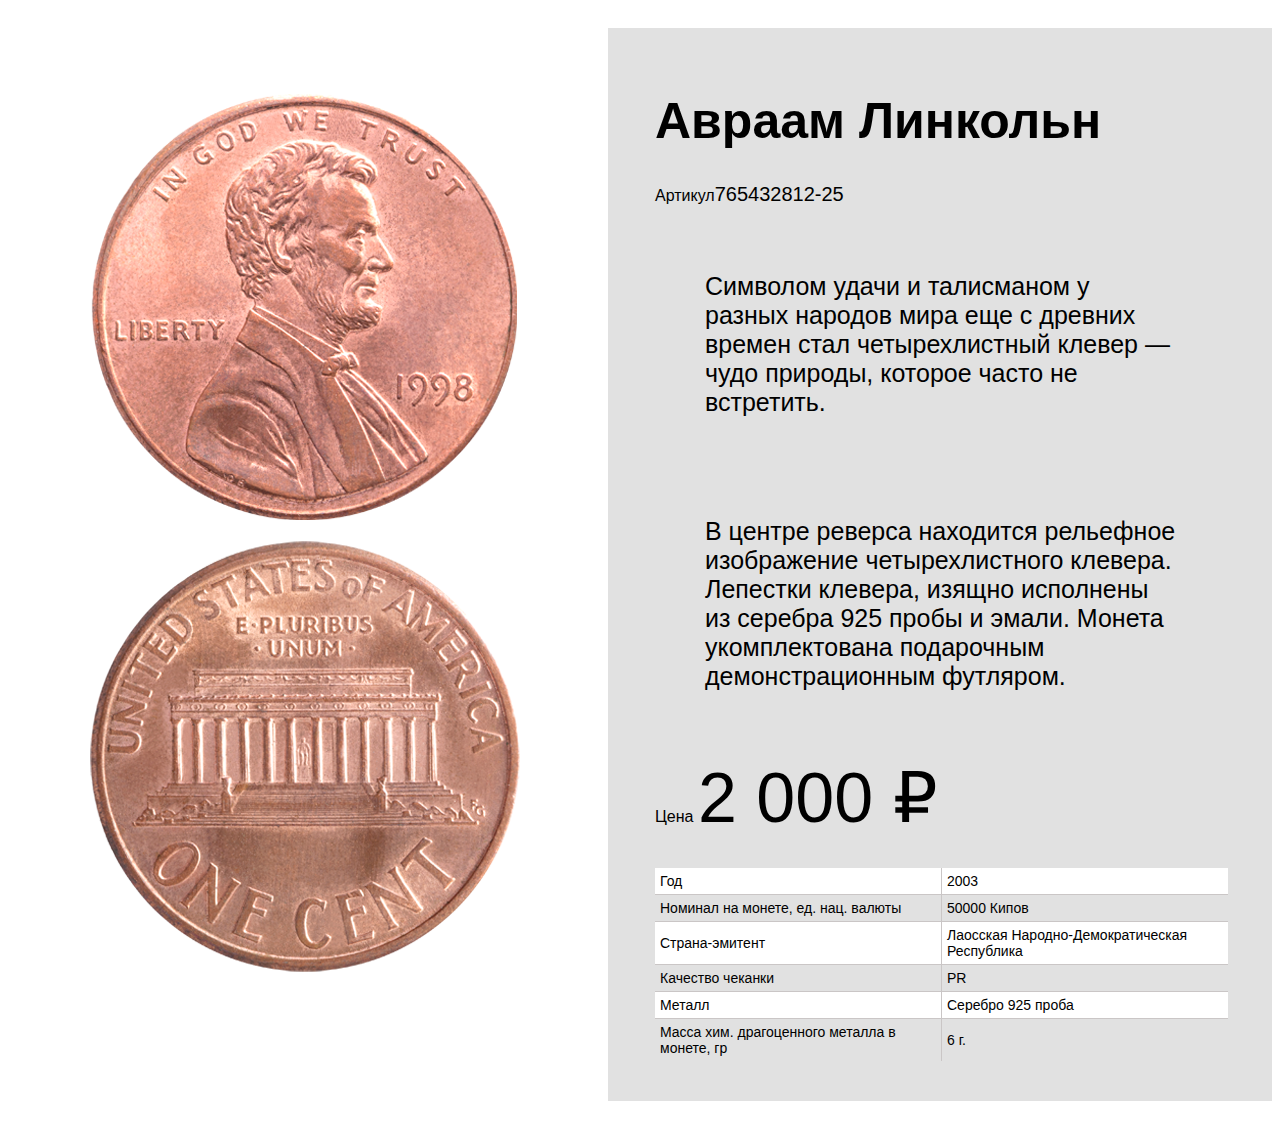
==== link/abraam_linkoln.html @ 0657a28e "link change" ====
<html lang="en">

<head>
    <meta charset="UTF-8">
    <meta name="viewport" content="width=device-width, initial-scale=1.0">
    <title>Linkoln</title>
    <link rel="stylesheet" href="style.css">
</head>

<body>
    <div class="main">
        <div class="pic">
            <img class="top" src="../picture/аверс Линкольн.png" alt="linkolnavers" />
            <img class="down" src="../picture/реверс Линкольн.png" alt="linkolnreverse" />
        </div>
        <div class="right">
            <h1 class="logo">Авраам Линкольн</h1>
            <p>Артикул<span class="number">765432812-25</span></p>
            <article>Символом удачи и талисманом у разных народов мира еще с древних времен стал четырехлистный клевер —
                чудо природы, которое часто не встретить.
            </article>

            <article>В центре реверса находится рельефное изображение четырехлистного клевера. Лепестки клевера, изящно
                исполнены из серебра 925 пробы и эмали. Монета укомплектована подарочным демонстрационным футляром.
            </article>
            <p>Цена  <span class="bold">2 000  ₽</span></p>

            <table>
                <tr>
                    <td>Год</td>
                    <td>2003</td>
                </tr>
                <tr>
                    <td> Номинал на монете, ед. нац. валюты</td>
                    <td>50000 Кипов</td>
                </tr>
                <tr>
                    <td>Страна-эмитент</td>
                    <td>Лаосская Народно-Демократическая Республика</td>
                </tr>
                <tr>
                    <td>Качество чеканки</td>
                    <td>PR</td>
                </tr>
                <tr>
                    <td>Металл</td>
                    <td>Серебро 925 проба</td>
                </tr>
                <tr>
                    <td>Масса хим. драгоценного металла в монете, гр</td>
                    <td>6 г.</td>
                </tr>
            </table>
        </div>
    </div>
</body>

</html>
---- link/style.css ----
.main {
    max-width: 1280px;
    display: flex;
    margin: 0 auto;
    font-family: Arial, Helvetica, sans-serif;
}
article {
    padding: 50px;
    font-size: 25px;
}
.right {
    background-color: rgba(196, 196, 196, 0.5);
    padding-left: 47px;
    padding-right: 44px;
    padding-top: 30px;
    padding-bottom: 40px;
    margin-top: 20px;
    margin-bottom: 30px;
}
.top {
    margin-bottom: -150px;
}
table {
    /* border: 1px solid white; */
    margin-top: 5%;
    border-collapse: collapse;
    table-layout: fixed;
    width: 100%;
}
tr td:first-child {
    border-right: 1px solid #cac6c6;

}
td {
    padding: 5px;
    font-size: 14px;
}
tr {
    border-bottom: 1px solid #cac6c6;
}
tr:last-child {
    border-bottom: 0px solid #cac6c6;
}
tr:nth-child(2n-1) {
    background-color: white;
}
.bold {
    color: black;
    font-size: 70px;
    font-weight: 700px;
}
.logo {
    font-weight: 700;
    font-size: 50px;
}
.number {
    font-weight: 100px;
    font-size: 20px;
}
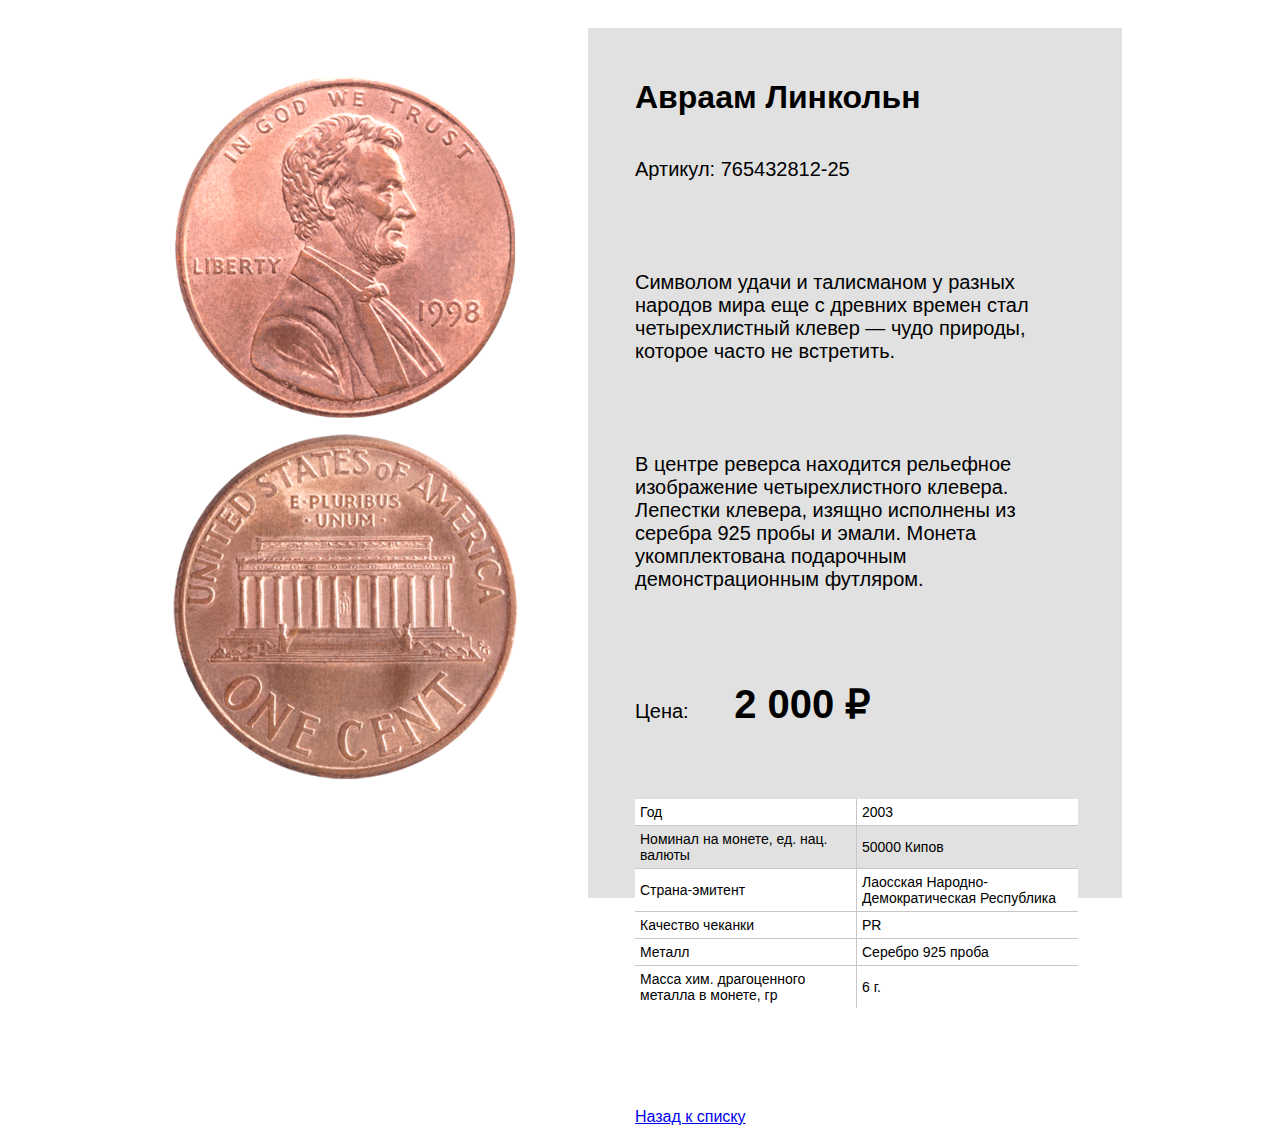
==== commit 30dcb540: "fix main" ====
--- a/link/abraam_linkoln.html
+++ b/link/abraam_linkoln.html
@@ -8,22 +8,22 @@
 </head>
 
 <body>
-    <div class="main">
+    <div class="mainlink">
         <div class="pic">
-            <img class="top" src="../picture/аверс Линкольн.png" alt="linkolnavers" />
-            <img class="down" src="../picture/реверс Линкольн.png" alt="linkolnreverse" />
+            <img class="top img-big" src="../picture/аверсЛинкольн.png" alt="linkolnavers" />
+            <img class="down img-big" src="../picture/реверсЛинкольн.png" alt="linkolnreverse" />
         </div>
         <div class="right">
             <h1 class="logo">Авраам Линкольн</h1>
-            <p>Артикул<span class="number">765432812-25</span></p>
-            <article>Символом удачи и талисманом у разных народов мира еще с древних времен стал четырехлистный клевер —
+            <p>Артикул: <span class="number">765432812-25</span></p>
+            <p>Символом удачи и талисманом у разных народов мира еще с древних времен стал четырехлистный клевер —
                 чудо природы, которое часто не встретить.
-            </article>
+            </p>
 
-            <article>В центре реверса находится рельефное изображение четырехлистного клевера. Лепестки клевера, изящно
+            <p>В центре реверса находится рельефное изображение четырехлистного клевера. Лепестки клевера, изящно
                 исполнены из серебра 925 пробы и эмали. Монета укомплектована подарочным демонстрационным футляром.
-            </article>
-            <p>Цена  <span class="bold">2 000  ₽</span></p>
+            </p>
+            <p class="plink">Цена: <span class="bold">2 000 ₽</span></p>
 
             <table>
                 <tr>
@@ -51,6 +51,7 @@
                     <td>6 г.</td>
                 </tr>
             </table>
+            <a class="link" href="../index.html">Назад к списку</a>
         </div>
     </div>
 </body>
--- a/link/style.css
+++ b/link/style.css
@@ -1,12 +1,13 @@
-.main {
+.mainlink {
     max-width: 1280px;
     display: flex;
     margin: 0 auto;
     font-family: Arial, Helvetica, sans-serif;
 }
-article {
-    padding: 50px;
-    font-size: 25px;
+p {
+    font-size: 20px;
+    padding-bottom: 50px;
+    padding-top: 20px;
 }
 .right {
     background-color: rgba(196, 196, 196, 0.5);
@@ -15,10 +16,18 @@
     padding-top: 30px;
     padding-bottom: 40px;
     margin-top: 20px;
-    margin-bottom: 30px;
+    margin-bottom: 50px;
+    max-width: 40%;
+    margin-right: 150px;
+    height: 800px;
 }
 .top {
-    margin-bottom: -150px;
+    margin-bottom: -120px;
+    margin-left: 100px;
+    margin-top: 0px;
+}
+.down {
+    margin-left: 100px;
 }
 table {
     /* border: 1px solid white; */
@@ -26,6 +35,7 @@
     border-collapse: collapse;
     table-layout: fixed;
     width: 100%;
+    
 }
 tr td:first-child {
     border-right: 1px solid #cac6c6;
@@ -46,14 +56,32 @@
 }
 .bold {
     color: black;
-    font-size: 70px;
-    font-weight: 700px;
+    font-size: 40px;
+    font-weight: 700;
+    padding-left:20px;
+    margin-left:20px;
 }
 .logo {
-    font-weight: 700;
-    font-size: 50px;
+    font-weight: 550;
+    
 }
 .number {
-    font-weight: 100px;
+    font-weight: 100;
     font-size: 20px;
+}
+.link {
+    margin-top: 100px;
+    display: block;
+}
+.img-big {
+    width: 480px;
+    height: 480px;
+}
+
+.elnar{
+font-size:20px;
+}
+
+article{
+    font-size:15px;
 }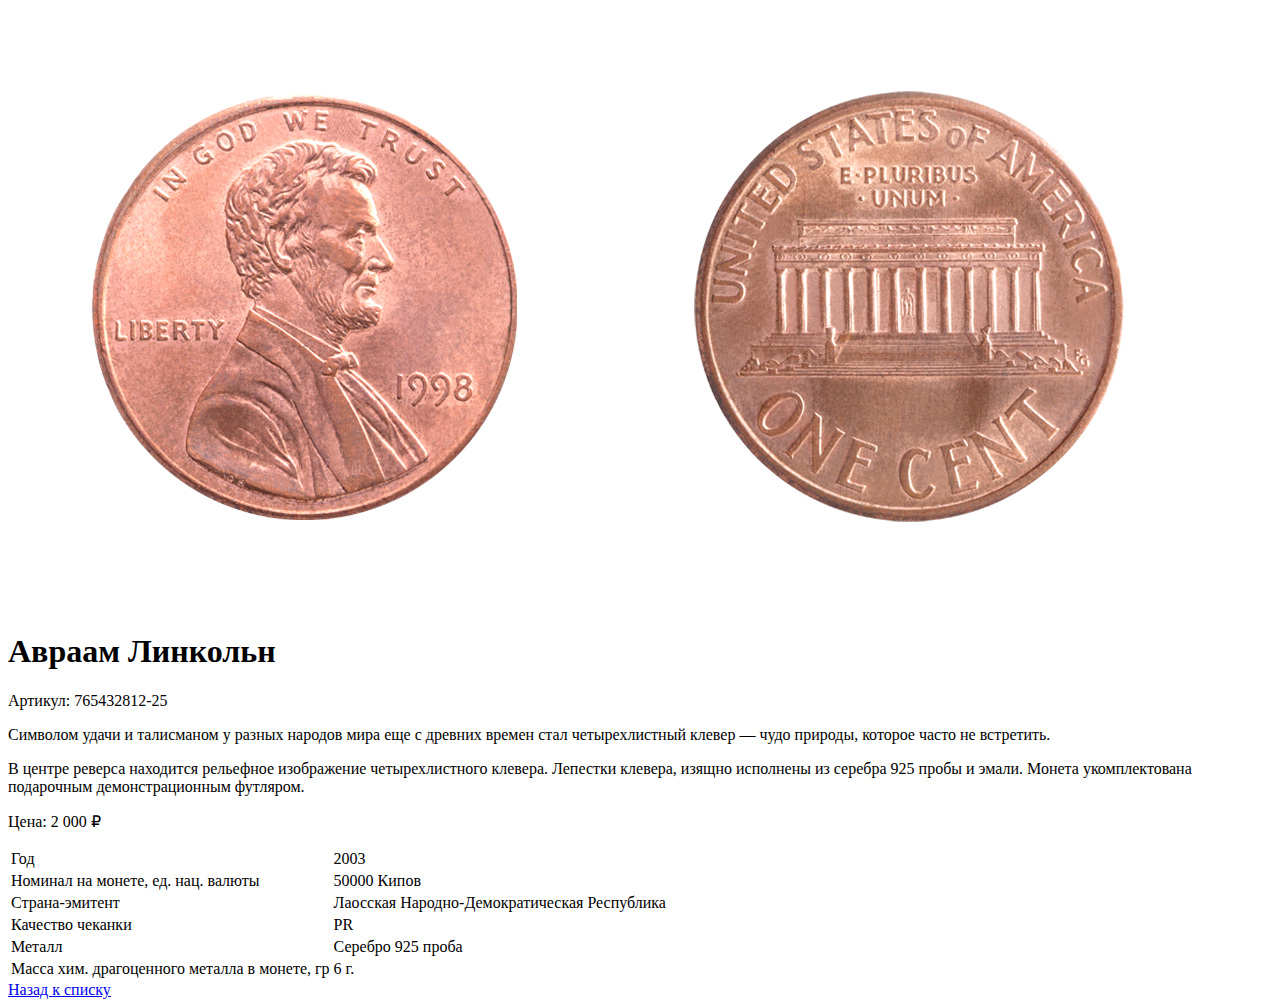
==== commit f0cdc96a: "end" ====
--- a/link/abraam_linkoln.html
+++ b/link/abraam_linkoln.html
@@ -4,7 +4,7 @@
     <meta charset="UTF-8">
     <meta name="viewport" content="width=device-width, initial-scale=1.0">
     <title>Linkoln</title>
-    <link rel="stylesheet" href="style.css">
+    <link rel="stylesheet" href="C:\bootcamp\titchenkom1\style.css">
 </head>
 
 <body>
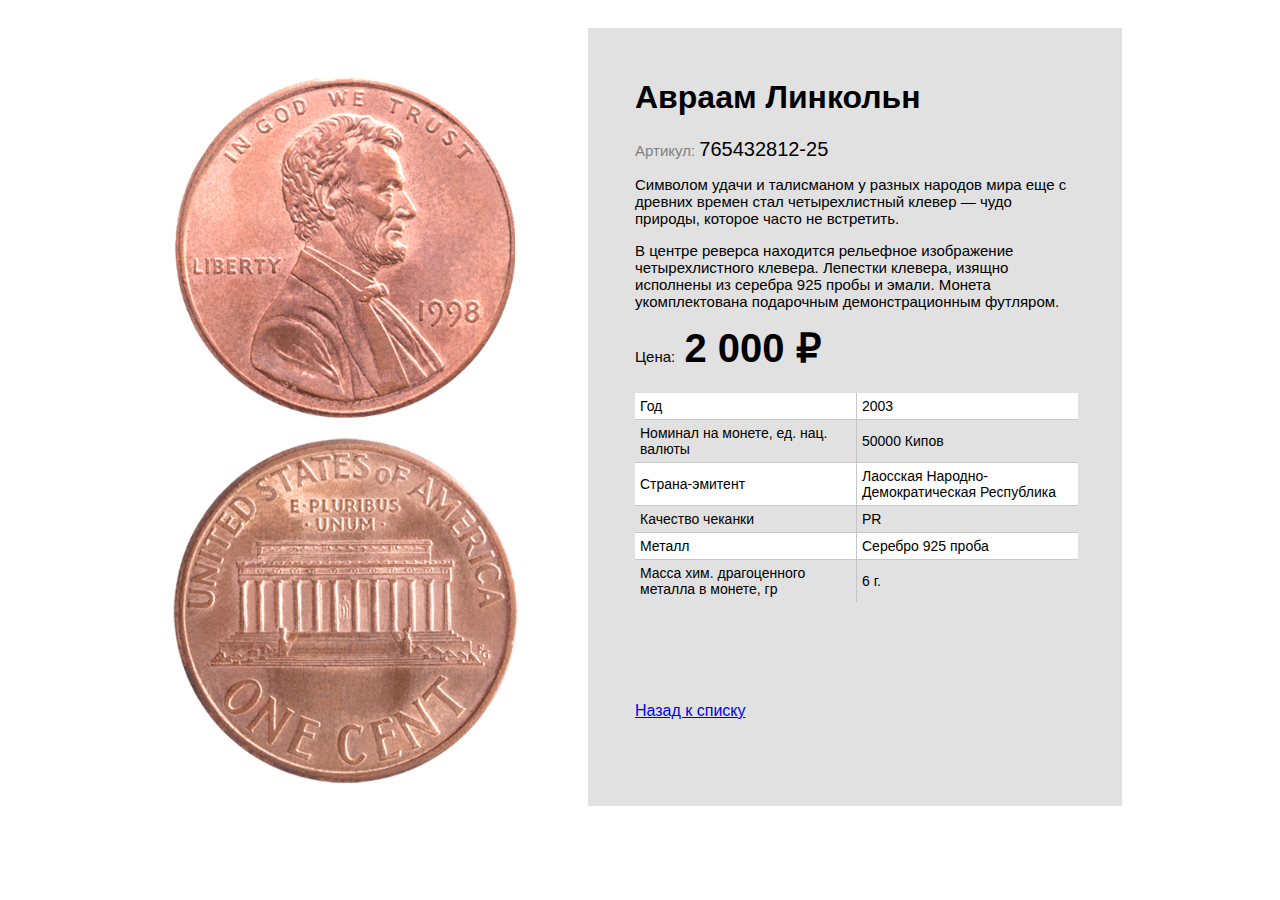
==== commit 779d65aa: "final fix i hope" ====
--- a/link/abraam_linkoln.html
+++ b/link/abraam_linkoln.html
@@ -1,10 +1,11 @@
-<html lang="en">
+<!DOCTYPE html>
+<html lang="ru">
 
 <head>
     <meta charset="UTF-8">
     <meta name="viewport" content="width=device-width, initial-scale=1.0">
     <title>Linkoln</title>
-    <link rel="stylesheet" href="C:\bootcamp\titchenkom1\style.css">
+    <link rel="stylesheet" href="../style.css">
 </head>
 
 <body>
@@ -15,7 +16,7 @@
         </div>
         <div class="right">
             <h1 class="logo">Авраам Линкольн</h1>
-            <p>Артикул: <span class="number">765432812-25</span></p>
+            <p class="artikul">Артикул: <span class="number">765432812-25</span></p>
             <p>Символом удачи и талисманом у разных народов мира еще с древних времен стал четырехлистный клевер —
                 чудо природы, которое часто не встретить.
             </p>
--- a/style.css
+++ b/style.css
@@ -0,0 +1,178 @@
+body {
+    background: white;
+}
+.fon {
+    display: flex;
+    justify-content: space-between;
+    flex-wrap: wrap;
+    margin: 20px auto;
+    max-width: 1250px;
+    }
+.maincoint{     
+    display:flex;
+    margin: 0 auto;
+    width: 45%;
+    min-width: 400px;
+    } 
+.maintitel{
+    font-family: Roboto,sans-serif;     
+    font-style: normal;     
+    font-weight: 300;     
+    font-size: 43px;     
+    line-height: 50px;     
+    margin: 50px;
+    margin-left: 190px;
+    margin-top: auto;
+    margin-bottom: auto;
+    } 
+.main{ 
+    position: relative;     
+    margin-right:0px ;     
+    width: 172px;     
+    height: 172px;      
+    } 
+.main span{     
+    left: 105px;     
+    top: 38px;     
+    position: absolute;    
+    border-radius:100%;     
+    background-color:#833AE0;     
+    color: white;     
+    padding-top:10px;     
+    padding-bottom:12px;     
+    padding-left:5px;     
+    padding-right:3px;     
+    font-family: Roboto;     
+    font-style: normal;     
+    font-weight: bold;     
+    font-size: 15px;     
+    text-align: center; 
+    } 
+.text{     
+    font-family: Roboto;     
+    font-style: normal;     
+    font-size: 16px;     
+    line-height: 19px;     
+    list-style: none;     
+    text-decoration: none;
+    padding: 0;     
+    } 
+h3{     
+    font-family: Roboto;     
+    font-style: normal;     
+    font-weight: bold;     
+    font-size: 16px;     
+    line-height: 19px;     
+    color: #833AE0; 
+    padding-top: 10px;
+
+    } 
+
+.prise{ 
+font-family: Roboto; 
+font-style: normal; 
+font-size: 16px; 
+line-height: 123.4%; 
+color: #000000;
+margin-top: 25px;
+margin-bottom: 0;
+margin-left: 50px;
+font-weight: 700;
+min-width: 20%;
+    }
+.prise p {
+    margin: 0;
+}
+.prise span {
+    color: gray;
+    font-size: 13px;
+}
+
+h2 a {
+    text-decoration: none;
+    font-size: 20px ;
+}
+
+/* links */
+
+.mainlink {
+    max-width: 1280px;
+    display: flex;
+    margin: 0 auto;
+    font-family: Arial, Helvetica, sans-serif;
+}
+p {
+    font-size: 15px;
+    
+}
+.right {
+    background-color: rgba(196, 196, 196, 0.5);
+    padding-left: 47px;
+    padding-right: 44px;
+    padding-top: 30px;
+    padding-bottom: 15px;
+    margin-top: 20px;
+    margin-bottom: 50px;
+    max-width: 40%;
+    margin-right: 150px;
+    /* height: 800px; */
+}
+.top {
+    margin-bottom: -120px;
+    margin-left: 100px;
+    margin-top: 0px;
+}
+.down {
+    margin-left: 100px;
+}
+table {
+    /* border: 1px solid white; */
+    margin-top: 5%;
+    border-collapse: collapse;
+    table-layout: fixed;
+    width: 100%;
+    
+}
+tr td:first-child {
+    border-right: 1px solid #cac6c6;
+
+}
+td {
+    padding: 5px;
+    font-size: 14px;
+}
+tr {
+    border-bottom: 1px solid #cac6c6;
+}
+tr:last-child {
+    border-bottom: 0px solid #cac6c6;
+}
+tr:nth-child(2n-1) {
+    background-color: white;
+}
+.bold {
+    color: black;
+    font-size: 40px;
+    font-weight: 700;
+    margin-left:5px;
+}
+.number {
+    font-weight: 150;
+    font-size: 20px;
+    color: black;
+}
+.link {
+    margin-top: 100px;
+    display: block;
+}
+.img-big {
+    width: 480px;
+    height: 480px;
+}
+
+article{
+    font-size:15px;
+}
+.artikul {
+    color: gray;
+}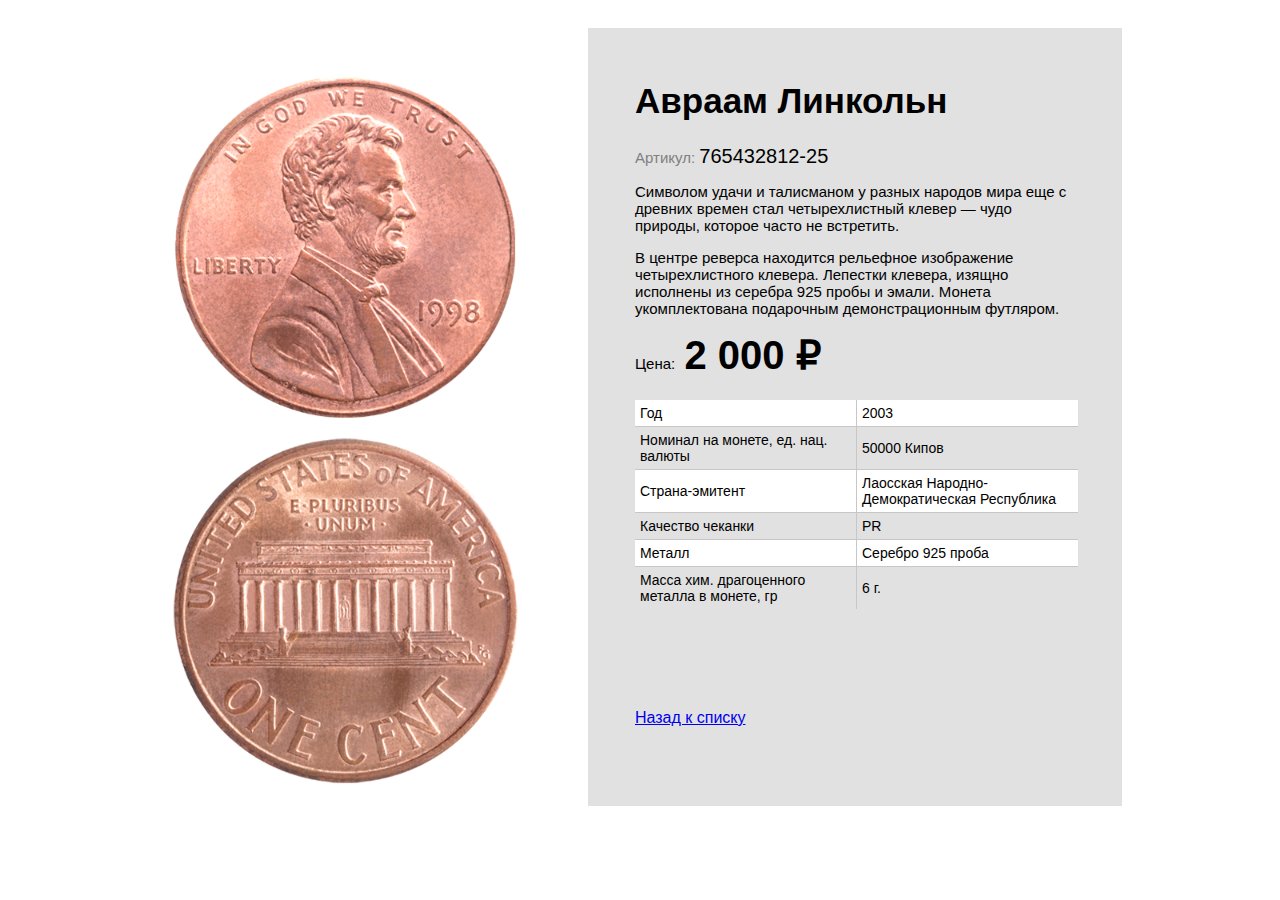
==== commit f06b5481: "div fix" ====
--- a/link/abraam_linkoln.html
+++ b/link/abraam_linkoln.html
@@ -9,12 +9,12 @@
 </head>
 
 <body>
-    <div class="mainlink">
+    <main class="mainlink">
         <div class="pic">
             <img class="top img-big" src="../picture/аверсЛинкольн.png" alt="linkolnavers" />
             <img class="down img-big" src="../picture/реверсЛинкольн.png" alt="linkolnreverse" />
         </div>
-        <div class="right">
+        <section class="right">
             <h1 class="logo">Авраам Линкольн</h1>
             <p class="artikul">Артикул: <span class="number">765432812-25</span></p>
             <p>Символом удачи и талисманом у разных народов мира еще с древних времен стал четырехлистный клевер —
@@ -53,8 +53,8 @@
                 </tr>
             </table>
             <a class="link" href="../index.html">Назад к списку</a>
-        </div>
-    </div>
+        </section>
+    </main>
 </body>
 
 </html>--- a/style.css
+++ b/style.css
@@ -94,6 +94,9 @@
 }
 
 /* links */
+.logo {
+    font-size: 35px;
+}
 
 .mainlink {
     max-width: 1280px;
@@ -115,7 +118,6 @@
     margin-bottom: 50px;
     max-width: 40%;
     margin-right: 150px;
-    /* height: 800px; */
 }
 .top {
     margin-bottom: -120px;
